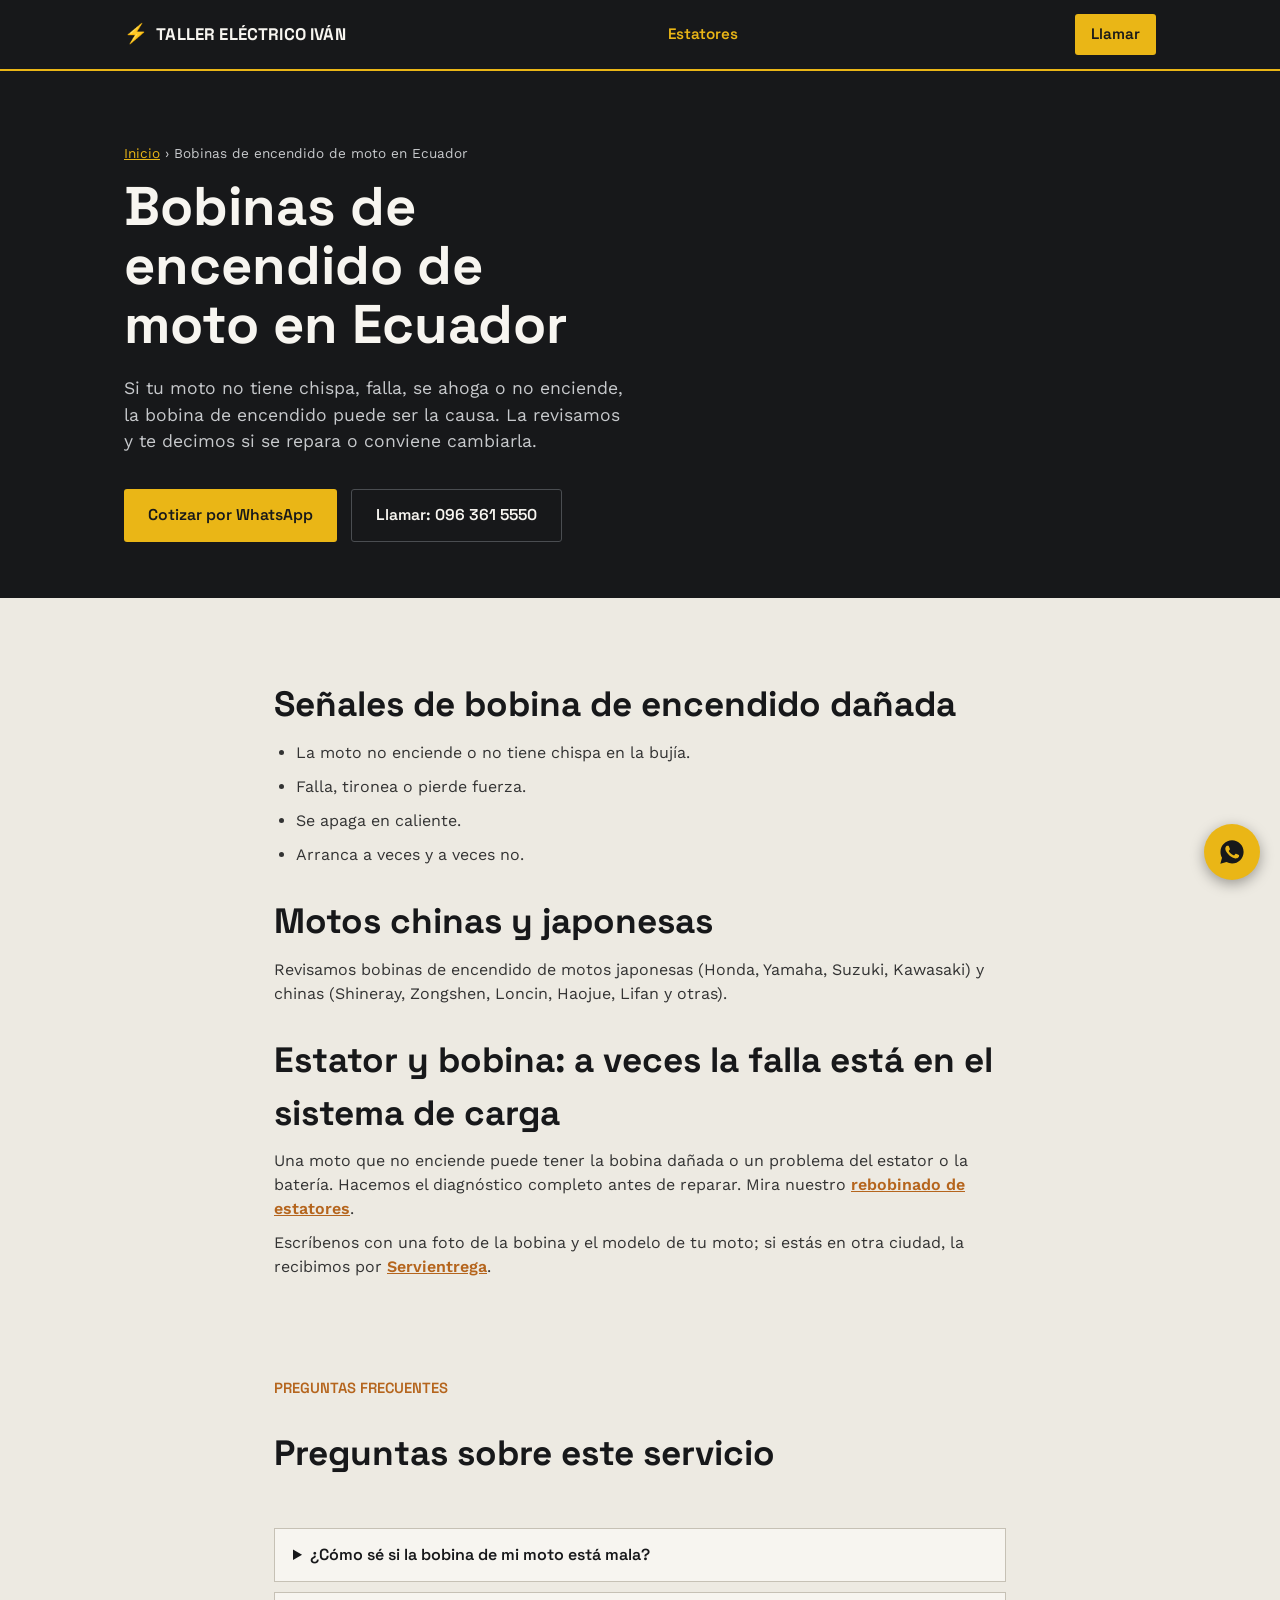
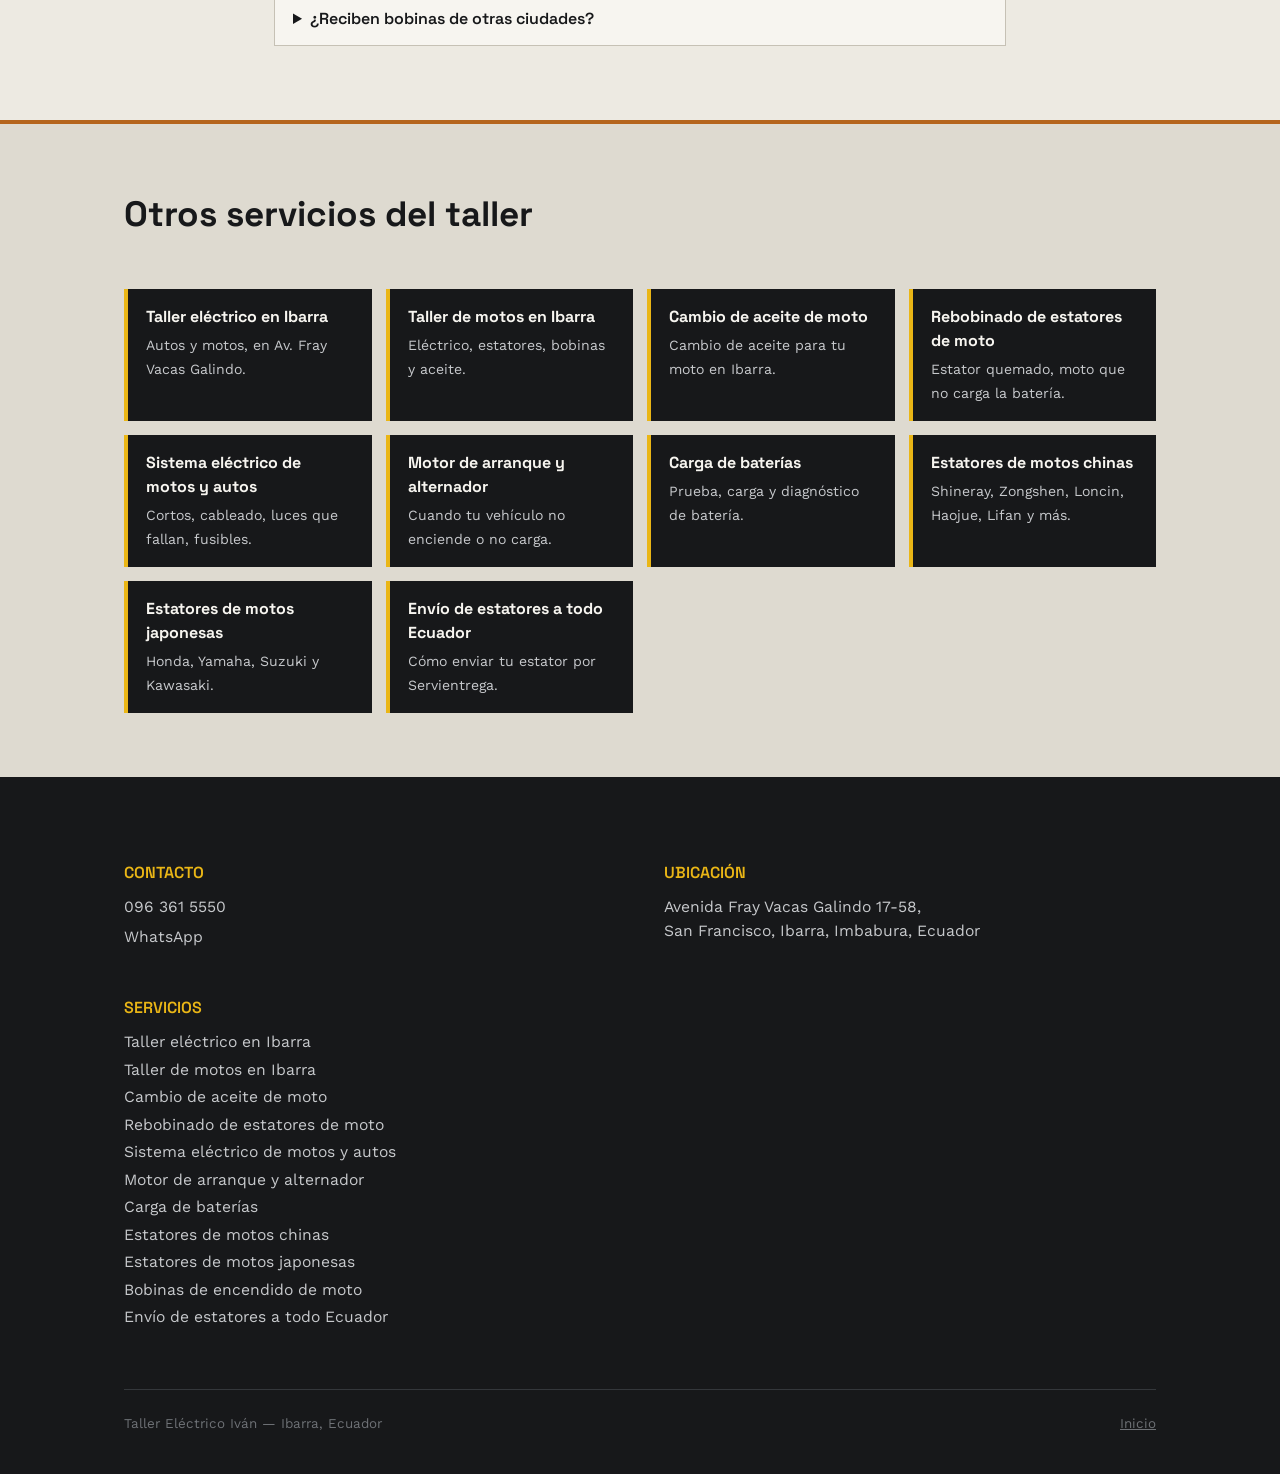
==== bobinas-de-encendido-motos-ecuador.html @ 67269147 "Add files via upload" ====
<!DOCTYPE html>
<html lang="es">
<head>
<meta charset="UTF-8">
<meta name="viewport" content="width=device-width, initial-scale=1, viewport-fit=cover">
<title>Bobinas de Encendido de Moto en Ecuador: Revisión y Reparación | Taller Eléctrico Iván</title>
<meta name="description" content="Revisamos y reparamos bobinas de encendido de motos chinas y japonesas desde Ibarra, con envíos a todo Ecuador. Moto sin chispa o que falla: escríbenos por WhatsApp.">
<meta name="robots" content="index, follow, max-image-preview:large, max-snippet:-1, max-video-preview:-1">
<link rel="canonical" href="https://autocontrolelectricoivan.online/bobinas-de-encendido-motos-ecuador">
<link rel="alternate" hreflang="es-EC" href="https://autocontrolelectricoivan.online/bobinas-de-encendido-motos-ecuador">
<link rel="alternate" hreflang="x-default" href="https://autocontrolelectricoivan.online/bobinas-de-encendido-motos-ecuador">
<meta name="geo.region" content="EC-I">
<meta name="geo.placename" content="Ibarra, Imbabura, Ecuador">
<meta name="theme-color" content="#17181A">
<meta property="og:type" content="website">
<meta property="og:locale" content="es_EC">
<meta property="og:site_name" content="Taller Eléctrico Iván">
<meta property="og:title" content="Bobinas de Encendido de Moto en Ecuador: Revisión y Reparación | Taller Eléctrico Iván">
<meta property="og:description" content="Revisamos y reparamos bobinas de encendido de motos chinas y japonesas desde Ibarra, con envíos a todo Ecuador. Moto sin chispa o que falla: escríbenos por WhatsApp.">
<meta property="og:url" content="https://autocontrolelectricoivan.online/bobinas-de-encendido-motos-ecuador">
<meta property="og:image" content="https://autocontrolelectricoivan.online/images/og-taller-electrico-ivan.jpg">
<meta property="og:image:width" content="1200">
<meta property="og:image:height" content="630">
<meta property="og:image:alt" content="Taller Eléctrico Iván en Ibarra, Ecuador: herramientas y repuestos para motos y autos">
<meta name="twitter:card" content="summary_large_image">
<meta name="twitter:title" content="Bobinas de Encendido de Moto en Ecuador: Revisión y Reparación | Taller Eléctrico Iván">
<meta name="twitter:description" content="Revisamos y reparamos bobinas de encendido de motos chinas y japonesas desde Ibarra, con envíos a todo Ecuador. Moto sin chispa o que falla: escríbenos por WhatsApp.">
<meta name="twitter:image" content="https://autocontrolelectricoivan.online/images/og-taller-electrico-ivan.jpg">
<link rel="icon" href="data:image/svg+xml,<svg xmlns=%22http://www.w3.org/2000/svg%22 viewBox=%220 0 100 100%22><text y=%22.9em%22 font-size=%2290%22>⚡</text></svg>">
<link rel="preconnect" href="https://fonts.googleapis.com">
<link rel="preconnect" href="https://fonts.gstatic.com" crossorigin>
<link href="https://fonts.googleapis.com/css2?family=Space+Grotesk:wght@500;600;700&family=Work+Sans:wght@400;500;600&display=swap" rel="stylesheet">
<link rel="stylesheet" href="style.css">
<script type="application/ld+json">{"@context":"https://schema.org","@type":"BreadcrumbList","itemListElement":[{"@type":"ListItem","position":1,"name":"Inicio","item":"https://autocontrolelectricoivan.online/"},{"@type":"ListItem","position":2,"name":"Bobinas de encendido de moto en Ecuador","item":"https://autocontrolelectricoivan.online/bobinas-de-encendido-motos-ecuador"}]}</script>
<script type="application/ld+json">{"@context":"https://schema.org","@type":"FAQPage","mainEntity":[{"@type":"Question","name":"¿Cómo sé si la bobina de mi moto está mala?","acceptedAnswer":{"@type":"Answer","text":"El síntoma típico es que no hay chispa o la moto falla. Se confirma con una prueba en el taller, porque a veces la causa es el estator, la batería o la bujía."}},{"@type":"Question","name":"¿Reciben bobinas de otras ciudades?","acceptedAnswer":{"@type":"Answer","text":"Sí, por Servientrega con retiro en agencia."}}]}</script>
<script type="application/ld+json">{"@context":"https://schema.org","@type":"Service","name":"Bobinas de encendido de moto en Ecuador","serviceType":"Bobinas de encendido de moto en Ecuador","provider":{"@id":"https://autocontrolelectricoivan.online/#negocio"},"areaServed":{"@type":"Country","name":"Ecuador"},"url":"https://autocontrolelectricoivan.online/bobinas-de-encendido-motos-ecuador","description":"Revisamos y reparamos bobinas de encendido de motos chinas y japonesas desde Ibarra, con envíos a todo Ecuador. Moto sin chispa o que falla: escríbenos por WhatsApp."}</script>
</head>
<body>
<header class="nav"><div class="nav-inner">
  <a class="brand" href="/" style="text-decoration:none"><span class="bolt">⚡</span> TALLER ELÉCTRICO IVÁN</a>
  <a class="nav-link nav-env" href="/#estatores">Estatores</a>
  <a class="nav-call" href="tel:+593963615550">Llamar</a>
</div></header>
<section class="hero pegboard page-hero"><div class="wrap hero-inner">
  <nav class="crumbs" aria-label="Migas de pan"><a href="/">Inicio</a> › <span>Bobinas de encendido de moto en Ecuador</span></nav>
  <h1 class="hero-title">Bobinas de encendido de moto en Ecuador</h1>
  <p class="hero-sub">Si tu moto no tiene chispa, falla, se ahoga o no enciende, la bobina de encendido puede ser la causa. La revisamos y te decimos si se repara o conviene cambiarla.</p>
  <div class="hero-ctas">
    <a class="btn btn-primary" href="https://wa.me/593963615550?text=Hola%2C%20vengo%20de%20la%20p%C3%A1gina%20web%20y%20quiero%20que%20revisen%20la%20bobina%20de%20encendido%20de%20mi%20moto" target="_blank" rel="noopener">Cotizar por WhatsApp</a>
    <a class="btn btn-outline" href="tel:+593963615550">Llamar: 096 361 5550</a>
  </div>
</div></section>
<main>
<section class="services page-body"><div class="wrap article">
<h2>Señales de bobina de encendido dañada</h2>
<ul><li>La moto no enciende o no tiene chispa en la bujía.</li><li>Falla, tironea o pierde fuerza.</li><li>Se apaga en caliente.</li><li>Arranca a veces y a veces no.</li></ul>
<h2>Motos chinas y japonesas</h2>
<p>Revisamos bobinas de encendido de motos japonesas (Honda, Yamaha, Suzuki, Kawasaki) y chinas (Shineray, Zongshen, Loncin, Haojue, Lifan y otras).</p>
<h2>Estator y bobina: a veces la falla está en el sistema de carga</h2>
<p>Una moto que no enciende puede tener la bobina dañada o un problema del estator o la batería. Hacemos el diagnóstico completo antes de reparar. Mira nuestro <a href="/rebobinado-de-estatores-motos-ecuador">rebobinado de estatores</a>.</p>
<p>Escríbenos con una foto de la bobina y el modelo de tu moto; si estás en otra ciudad, la recibimos por <a href="/envio-de-estatores-a-todo-ecuador">Servientrega</a>.</p>
</div></section>
<section class="faq"><div class="wrap article"><div class="section-head"><div class="section-tag">PREGUNTAS FRECUENTES</div><h2>Preguntas sobre este servicio</h2></div><details class="faq-item"><summary>¿Cómo sé si la bobina de mi moto está mala?</summary><p>El síntoma típico es que no hay chispa o la moto falla. Se confirma con una prueba en el taller, porque a veces la causa es el estator, la batería o la bujía.</p></details><details class="faq-item"><summary>¿Reciben bobinas de otras ciudades?</summary><p>Sí, por Servientrega con retiro en agencia.</p></details></div></section>
<section class="cobertura"><div class="wrap"><div class="section-head"><h2>Otros servicios del taller</h2></div><div class="svc-links"><a class="svc-link" href="/taller-electrico-en-ibarra"><strong>Taller eléctrico en Ibarra</strong><span>Autos y motos, en Av. Fray Vacas Galindo.</span></a><a class="svc-link" href="/taller-de-motos-ibarra"><strong>Taller de motos en Ibarra</strong><span>Eléctrico, estatores, bobinas y aceite.</span></a><a class="svc-link" href="/cambio-de-aceite-motos-ibarra"><strong>Cambio de aceite de moto</strong><span>Cambio de aceite para tu moto en Ibarra.</span></a><a class="svc-link" href="/rebobinado-de-estatores-motos-ecuador"><strong>Rebobinado de estatores de moto</strong><span>Estator quemado, moto que no carga la batería.</span></a><a class="svc-link" href="/reparacion-sistema-electrico-motos-autos-ibarra"><strong>Sistema eléctrico de motos y autos</strong><span>Cortos, cableado, luces que fallan, fusibles.</span></a><a class="svc-link" href="/motor-de-arranque-alternador-reparacion-ibarra"><strong>Motor de arranque y alternador</strong><span>Cuando tu vehículo no enciende o no carga.</span></a><a class="svc-link" href="/carga-de-baterias-motos-autos-ibarra"><strong>Carga de baterías</strong><span>Prueba, carga y diagnóstico de batería.</span></a><a class="svc-link" href="/estatores-motos-chinas-ecuador"><strong>Estatores de motos chinas</strong><span>Shineray, Zongshen, Loncin, Haojue, Lifan y más.</span></a><a class="svc-link" href="/estatores-motos-japonesas-honda-yamaha-suzuki"><strong>Estatores de motos japonesas</strong><span>Honda, Yamaha, Suzuki y Kawasaki.</span></a><a class="svc-link" href="/envio-de-estatores-a-todo-ecuador"><strong>Envío de estatores a todo Ecuador</strong><span>Cómo enviar tu estator por Servientrega.</span></a></div></div></section>
</main>
<footer class="contact pegboard">
  <div class="wrap">
    <div class="contact-grid">
      <div class="contact-block"><h3>CONTACTO</h3><p><a href="tel:+593963615550">096 361 5550</a></p><p style="margin-top:6px"><a href="https://wa.me/593963615550" target="_blank" rel="noopener">WhatsApp</a></p></div>
      <div class="contact-block"><h3>UBICACIÓN</h3><address style="font-style:normal"><p>Avenida Fray Vacas Galindo 17-58,<br>San Francisco, Ibarra, Imbabura, Ecuador</p></address></div>
      <div class="contact-block"><h3>SERVICIOS</h3><p style="margin-top:4px"><a href="/taller-electrico-en-ibarra">Taller eléctrico en Ibarra</a></p><p style="margin-top:4px"><a href="/taller-de-motos-ibarra">Taller de motos en Ibarra</a></p><p style="margin-top:4px"><a href="/cambio-de-aceite-motos-ibarra">Cambio de aceite de moto</a></p><p style="margin-top:4px"><a href="/rebobinado-de-estatores-motos-ecuador">Rebobinado de estatores de moto</a></p><p style="margin-top:4px"><a href="/reparacion-sistema-electrico-motos-autos-ibarra">Sistema eléctrico de motos y autos</a></p><p style="margin-top:4px"><a href="/motor-de-arranque-alternador-reparacion-ibarra">Motor de arranque y alternador</a></p><p style="margin-top:4px"><a href="/carga-de-baterias-motos-autos-ibarra">Carga de baterías</a></p><p style="margin-top:4px"><a href="/estatores-motos-chinas-ecuador">Estatores de motos chinas</a></p><p style="margin-top:4px"><a href="/estatores-motos-japonesas-honda-yamaha-suzuki">Estatores de motos japonesas</a></p><p style="margin-top:4px"><a href="/bobinas-de-encendido-motos-ecuador">Bobinas de encendido de moto</a></p><p style="margin-top:4px"><a href="/envio-de-estatores-a-todo-ecuador">Envío de estatores a todo Ecuador</a></p></div>
    </div>
    <div class="foot-note"><span>Taller Eléctrico Iván — Ibarra, Ecuador</span><span><a href="/">Inicio</a></span></div>
  </div>
</footer>
<a class="float-wa" href="https://wa.me/593963615550?text=Hola%2C%20vengo%20de%20la%20p%C3%A1gina%20web%20y%20quiero%20consultar%20sobre%20un%20servicio" target="_blank" rel="noopener" aria-label="WhatsApp">
  <svg width="28" height="28" viewBox="0 0 24 24" fill="#17181A"><path d="M12.04 2C6.58 2 2.13 6.45 2.13 11.91c0 1.75.46 3.44 1.32 4.94L2 22l5.28-1.39a9.9 9.9 0 0 0 4.76 1.21h.01c5.46 0 9.9-4.45 9.9-9.91C21.95 6.45 17.5 2 12.04 2zm5.8 14.03c-.24.68-1.19 1.25-1.95 1.41-.52.11-1.2.2-3.48-.75-2.92-1.21-4.8-4.17-4.95-4.37-.14-.2-1.18-1.57-1.18-3 0-1.42.75-2.12 1.02-2.41.27-.29.59-.36.79-.36.2 0 .39 0 .56.01.18.01.42-.07.66.5.24.58.81 2 .88 2.15.07.15.12.32.02.52-.1.2-.15.32-.3.5-.15.17-.31.39-.44.52-.15.15-.3.31-.13.6.17.29.76 1.25 1.63 2.02 1.12 1 2.06 1.31 2.35 1.46.29.15.46.12.63-.07.17-.2.72-.84.91-1.13.19-.29.39-.24.65-.15.27.1 1.7.8 1.99.95.29.15.48.22.55.34.07.13.07.71-.17 1.39z"/></svg>
</a>
<script src="script.js"></script>
<script>window.va = window.va || function () { (window.vaq = window.vaq || []).push(arguments); };</script>
<script defer src="/_vercel/insights/script.js"></script>
</body>
</html>
---- style.css ----
:root {
  --charcoal: #17181A;
  --charcoal-2: #202225;
  --concrete: #DEDAD0;
  --concrete-2: #EDEAE2;
  --copper: #B5651D;
  --copper-light: #D68A45;
  --amber: #EAB616;
  --white: #F7F5F0;
  --steel: #8C9096;
  --ink: #17181A;
  --font-display: "Space Grotesk", "Arial Narrow", sans-serif;
  --font-body: "Work Sans", -apple-system, sans-serif;
  box-sizing: border-box;
  padding-top: env(safe-area-inset-top, 0px);
  padding-bottom: env(safe-area-inset-bottom, 0px);
}
html { scroll-padding-top: env(safe-area-inset-top, 0px); scroll-behavior: smooth; }

* { margin: 0; padding: 0; box-sizing: border-box; }
body {
  overflow-x: hidden;
  background: var(--concrete-2);
  color: var(--ink);
  font-family: var(--font-body);
  line-height: 1.5;
  -webkit-font-smoothing: antialiased;
}
img { max-width: 100%; height: auto; display: block; }
a { color: inherit; }
.wrap { max-width: 1080px; margin: 0 auto; padding: 0 24px; }

/* pegboard texture */
.pegboard {
  background-image: radial-gradient(circle, rgba(255,255,255,0.06) 1.4px, transparent 1.4px);
  background-size: 28px 28px;
}
.pegboard-light {
  background-image: radial-gradient(circle, rgba(23,24,26,0.08) 1.4px, transparent 1.4px);
  background-size: 28px 28px;
}

/* ---------- NAV ---------- */
header.nav {
  position: sticky; top: 0; z-index: 50;
  background: var(--charcoal);
  padding-top: env(safe-area-inset-top, 0px);
  border-bottom: 2px solid var(--amber);
}
.nav-inner {
  display: flex; align-items: center; justify-content: space-between;
  padding: 14px 24px;
  max-width: 1080px; margin: 0 auto;
}
.brand {
  font-family: var(--font-display);
  font-weight: 700;
  color: var(--white);
  font-size: 1.05rem;
  letter-spacing: 0.01em;
  display: flex; align-items: center; gap: 8px;
}
.brand .bolt { color: var(--amber); font-size: 1.2rem; }
.nav-call {
  font-family: var(--font-display);
  font-weight: 600;
  font-size: 0.95rem;
  color: var(--charcoal);
  background: var(--amber);
  padding: 9px 16px;
  border-radius: 3px;
  text-decoration: none;
  white-space: nowrap;
}

/* ---------- HERO ---------- */
.hero {
  background: var(--charcoal);
  color: var(--white);
  position: relative;
  overflow: hidden;
  padding: 72px 0 88px;
}
.hero-inner { position: relative; z-index: 2; }
.eyebrow {
  font-family: var(--font-display);
  color: var(--amber);
  font-size: 0.95rem;
  font-weight: 600;
  margin-bottom: 18px;
}
h1.hero-title {
  font-family: var(--font-display);
  font-weight: 700;
  font-size: clamp(2.1rem, 5.2vw, 3.4rem);
  line-height: 1.08;
  max-width: 14ch;
  color: var(--white);
}
.hero-sub {
  margin-top: 22px;
  font-size: 1.1rem;
  color: #C7C9CC;
  max-width: 46ch;
}
.hero-ctas { margin-top: 34px; display: flex; gap: 14px; flex-wrap: wrap; }
.btn {
  font-family: var(--font-display);
  font-weight: 600;
  font-size: 0.98rem;
  padding: 14px 24px;
  border-radius: 3px;
  text-decoration: none;
  display: inline-flex;
  align-items: center;
  gap: 8px;
  transition: transform 0.15s ease;
}
.btn:active { transform: scale(0.97); }
.btn-primary { background: var(--amber); color: var(--charcoal); }
.btn-outline { border: 1.5px solid #4A4D51; color: var(--white); }

.wire-svg {
  position: absolute;
  right: -60px;
  top: 0;
  height: 100%;
  width: 60%;
  opacity: 0.9;
  z-index: 1;
  pointer-events: none;
}
.wire-path {
  stroke-dasharray: 900;
  stroke-dashoffset: 900;
  animation: draw 2.2s ease forwards 0.3s;
}
@media (prefers-reduced-motion: reduce) {
  .wire-path { animation: none; stroke-dashoffset: 0; }
}
@keyframes draw { to { stroke-dashoffset: 0; } }

/* ---------- SERVICES ---------- */
section.services { padding: 84px 0; background: var(--concrete-2); }
.section-head { max-width: 52ch; margin-bottom: 48px; }
.section-tag {
  font-family: var(--font-display);
  color: var(--copper);
  font-weight: 600;
  font-size: 0.92rem;
  margin-bottom: 10px;
}
h2 {
  font-family: var(--font-display);
  font-weight: 700;
  font-size: clamp(1.6rem, 3.4vw, 2.2rem);
  color: var(--ink);
}
.services-grid {
  display: grid;
  grid-template-columns: repeat(3, 1fr);
  gap: 1px;
  background: #C6C1B5;
  border: 1px solid #C6C1B5;
}
.service-card {
  background: var(--concrete-2);
  padding: 30px 24px;
  display: flex;
  flex-direction: column;
  gap: 14px;
}
.tool-outline {
  width: 46px; height: 46px;
  display: flex; align-items: center; justify-content: center;
}
.tool-outline svg { width: 100%; height: 100%; }
.service-card h3 {
  font-family: var(--font-display);
  font-weight: 600;
  font-size: 1.05rem;
}
.service-card p { font-size: 0.94rem; color: #4B4D50; }
@media (max-width: 720px) {
  .services-grid { grid-template-columns: 1fr 1fr; }
}
@media (max-width: 460px) {
  .services-grid { grid-template-columns: 1fr; }
}

/* ---------- ABOUT ---------- */
section.about {
  background: var(--charcoal);
  color: var(--white);
  padding: 84px 0;
}
.about-grid {
  display: grid;
  grid-template-columns: 1.1fr 0.9fr;
  gap: 56px;
  align-items: center;
}
.about-text p { color: #C7C9CC; margin-top: 18px; font-size: 1.02rem; max-width: 48ch; }
.about-list { margin-top: 26px; display: flex; flex-direction: column; gap: 12px; }
.about-list-item {
  display: flex; gap: 12px; align-items: flex-start;
  font-size: 0.98rem; color: var(--white);
}
.about-list-item .mark { color: var(--amber); font-family: var(--font-display); font-weight: 700; }
.photo-slot {
  background: var(--charcoal-2);
  border: 2px dashed #4A4D51;
  border-radius: 2px;
  aspect-ratio: 16/9;
  overflow: hidden;
  padding: 8px;
  transform: rotate(-1.5deg);
  position: relative;
}
.photo-slot::before {
  content: "";
  position: absolute;
  top: -10px; left: 50%;
  transform: translateX(-50%) rotate(3deg);
  width: 46px; height: 18px;
  background: rgba(234,182,22,0.85);
}
.photo-slot img { width: 100%; height: 100%; object-fit: cover; border-radius: 1px; }
.photo-slot span { color: #6E7176; font-size: 0.88rem; font-family: var(--font-display); }
@media (max-width: 760px) {
  .about-grid { grid-template-columns: 1fr; }
}

/* ---------- GALLERY ---------- */
section.gallery { padding: 84px 0; background: var(--concrete-2); }
.gallery-row {
  display: grid;
  grid-template-columns: repeat(2, 1fr);
  gap: 28px;
  margin-top: 10px;
}
.gallery-slot {
  background: var(--white);
  border: 1px solid #C6C1B5;
  box-shadow: 0 6px 16px rgba(0,0,0,0.12);
  aspect-ratio: 16/9;
  padding: 8px;
  position: relative;
}
.gallery-slot:nth-child(2n) { transform: rotate(1deg); }
.gallery-slot:nth-child(2n+1) { transform: rotate(-1deg); }
.gallery-slot::before {
  content: "";
  position: absolute;
  top: -8px; left: 50%;
  transform: translateX(-50%) rotate(-4deg);
  width: 36px; height: 14px;
  background: rgba(181,101,29,0.7);
}
.gallery-slot img { width: 100%; height: 100%; object-fit: cover; }
.gallery-slot span { font-size: 0.82rem; color: #8B8577; font-family: var(--font-display); }
@media (max-width: 560px) {
  .gallery-row { grid-template-columns: 1fr; }
}

/* ---------- CONTACT ---------- */
footer.contact {
  background: var(--charcoal);
  color: var(--white);
  padding: 84px 0 40px;
}
.contact-grid {
  display: grid;
  grid-template-columns: 1fr 1fr;
  gap: 48px;
}
.contact-block h3 {
  font-family: var(--font-display);
  font-weight: 600;
  font-size: 1rem;
  color: var(--amber);
  margin-bottom: 10px;
}
.contact-block p, .contact-block a { color: #C7C9CC; font-size: 0.98rem; text-decoration: none; }
.contact-block a:hover { color: var(--amber); }
.contact-ctas { margin-top: 30px; display: flex; gap: 14px; flex-wrap: wrap; }
.foot-note {
  margin-top: 60px;
  padding-top: 24px;
  border-top: 1px solid #34373B;
  font-size: 0.84rem;
  color: #6E7176;
  display: flex;
  justify-content: space-between;
  flex-wrap: wrap;
  gap: 8px;
}
@media (max-width: 640px) {
  .contact-grid { grid-template-columns: 1fr; }
}

/* floating whatsapp */
.float-wa {
  position: fixed;
  bottom: calc(20px + env(safe-area-inset-bottom, 0px));
  right: 20px;
  background: #EAB616;
  color: var(--charcoal);
  width: 56px; height: 56px;
  border-radius: 50%;
  display: flex; align-items: center; justify-content: center;
  text-decoration: none;
  box-shadow: 0 4px 14px rgba(0,0,0,0.35);
  z-index: 60;
}

/* ---------- ESTATORES (destacado) ---------- */
.nav-link { margin-left: auto; margin-right: 14px; color: var(--amber); font-family: var(--font-display); font-weight: 600; font-size: 0.95rem; text-decoration: none; }
.hero-stator {
  display: inline-block; margin-top: 26px;
  font-family: var(--font-display); font-weight: 600; font-size: 0.95rem;
  color: var(--amber); text-decoration: none;
  border-bottom: 1.5px solid var(--amber); padding-bottom: 3px;
}
section.estatores { background: var(--concrete-2); padding: 64px 0 72px; border-top: 4px solid var(--copper); }
.est-lead { margin-top: 14px; color: #4B4D50; font-size: 1.02rem; }
.est-steps { display: grid; grid-template-columns: repeat(4, 1fr); gap: 18px; }
.est-step { position: relative; background: var(--white); padding: 8px 8px 0; border: 1px solid #C6C1B5; box-shadow: 0 6px 16px rgba(0,0,0,0.12); }
.est-step img { width: 100%; height: auto; aspect-ratio: 1/1; object-fit: cover; }
.est-step figcaption { font-family: var(--font-display); font-weight: 600; font-size: 0.9rem; padding: 10px 4px 12px; }
.est-num { position: absolute; top: 14px; left: 14px; z-index: 2; width: 30px; height: 30px; border-radius: 50%; background: var(--charcoal); color: var(--amber); font-family: var(--font-display); font-weight: 700; display: flex; align-items: center; justify-content: center; }
.est-final { border: 2px solid var(--amber); }
.est-final .est-num { background: var(--amber); color: var(--charcoal); }
.est-cta { margin-top: 36px; display: flex; align-items: center; gap: 18px; flex-wrap: wrap; }
.est-note { font-size: 0.95rem; color: #4B4D50; max-width: 40ch; }
@media (max-width: 820px) { .est-steps { grid-template-columns: 1fr 1fr; } }
@media (max-width: 380px) { .nav-link { display: none; } }

/* ---------- MÓVIL ---------- */
@media (max-width: 640px) {
  .wrap { padding: 0 18px; }
  .nav-inner { padding: 10px 16px; gap: 10px; }
  .brand { font-size: 0.82rem; gap: 6px; }
  .nav-link { margin-right: 8px; font-size: 0.88rem; }
  .nav-call { padding: 8px 12px; font-size: 0.88rem; }
  .hero { padding: 44px 0 56px; }
  h1.hero-title { max-width: none; }
  .hero-sub { font-size: 1rem; }
  .hero-ctas { flex-direction: column; }
  .hero-ctas .btn, .est-cta .btn, .contact-ctas .btn { width: 100%; justify-content: center; }
  .wire-svg { opacity: 0.25; width: 90%; }
  section.estatores { padding: 44px 0 52px; }
  section.services, section.about, section.gallery { padding: 52px 0; }
  .section-head { margin-bottom: 30px; }
  .est-steps { gap: 12px; }
  .est-step { padding: 6px 6px 0; }
  .est-step figcaption { font-size: 0.8rem; padding: 8px 2px 10px; }
  .est-num { top: 10px; left: 10px; width: 26px; height: 26px; font-size: 0.85rem; }
  .est-cta { flex-direction: column; align-items: stretch; text-align: center; }
  .est-note { max-width: none; }
  .about-grid { gap: 36px; }
  .photo-slot { transform: none; }
  .gallery-row { gap: 18px; }
  .gallery-slot, .gallery-slot:nth-child(n) { transform: none; }
  footer.contact { padding: 52px 0 96px; }
  .contact-grid { gap: 28px; }
}

/* ---------- ENVÍOS ---------- */
section.envios { background: var(--charcoal); padding: 64px 0 72px; }
section.envios .section-tag { color: var(--amber); }
section.envios h2 { color: var(--white); }
section.envios .est-lead { color: #C7C9CC; }
.env-grid { display: grid; grid-template-columns: 1fr 1.1fr; gap: 40px; align-items: start; }
.env-steps { list-style: none; counter-reset: paso; display: grid; gap: 16px; }
.env-steps li { counter-increment: paso; position: relative; padding-left: 52px; color: #C7C9CC; line-height: 1.5; }
.env-steps li strong { color: var(--white); }
.env-steps li::before { content: counter(paso); position: absolute; left: 0; top: -2px; width: 36px; height: 36px; border-radius: 50%; background: var(--amber); color: var(--charcoal); font-family: var(--font-display); font-weight: 700; display: flex; align-items: center; justify-content: center; }
.env-card { background: var(--white); border-left: 6px solid var(--amber); padding: 24px; box-shadow: 0 8px 22px rgba(0,0,0,0.35); }
.env-card h3 { font-family: var(--font-display); font-size: 1.1rem; margin-bottom: 16px; }
.env-card dl { display: grid; grid-template-columns: 130px 1fr; gap: 10px 14px; }
.env-card dt { font-family: var(--font-display); font-weight: 600; font-size: 0.85rem; color: #6B6D70; text-transform: uppercase; letter-spacing: 0.03em; }
.env-card dd { margin: 0; font-weight: 500; overflow-wrap: anywhere; }
.env-card a { color: var(--ink); }
.env-actions { margin-top: 22px; display: flex; gap: 12px; flex-wrap: wrap; }
.btn-outline-dark { background: transparent; color: var(--ink); border: 2px solid var(--ink); cursor: pointer; font: inherit; font-family: var(--font-display); font-weight: 600; padding: 12px 20px; border-radius: 2px; }
@media (max-width: 820px) { .env-grid { grid-template-columns: 1fr; gap: 30px; } }
@media (max-width: 640px) {
  section.envios { padding: 44px 0 52px; }
  .nav-env { display: none; }
  .env-card { padding: 18px; }
  .env-card dl { grid-template-columns: 1fr; gap: 2px; }
  .env-card dd { margin-bottom: 10px; }
  .env-actions .btn, .env-actions button { width: 100%; justify-content: center; text-align: center; }
}
.nav-env { margin-left: 0; }

/* ---------- SEO ---------- */
a.brand { color: var(--white); }
section.cobertura { background: var(--concrete); padding: 64px 0; border-top: 4px solid var(--copper); }
.chips { list-style: none; display: flex; flex-wrap: wrap; gap: 8px; margin: 0 0 32px; }
.chips li { background: var(--white); border: 1px solid #C6C1B5; padding: 6px 12px; font-size: 0.88rem; font-family: var(--font-display); }
.svc-links { display: grid; grid-template-columns: repeat(auto-fit, minmax(220px, 1fr)); gap: 14px; }
.svc-link { display: block; text-decoration: none; background: var(--charcoal); color: var(--white); padding: 16px 18px; border-left: 4px solid var(--amber); }
.svc-link strong { display: block; font-family: var(--font-display); margin-bottom: 4px; }
.svc-link span { font-size: 0.88rem; color: #C7C9CC; }
.svc-link:hover { background: var(--charcoal-2); }
section.faq { background: var(--concrete-2); padding: 64px 0; }
.faq-item { background: var(--white); border: 1px solid #C6C1B5; margin-bottom: 10px; padding: 14px 18px; max-width: 760px; }
.faq-item summary { cursor: pointer; font-family: var(--font-display); font-weight: 600; }
.faq-item p { margin-top: 10px; color: #4B4D50; }
.page-hero { padding-bottom: 56px; }
.crumbs { font-size: 0.85rem; color: #C7C9CC; margin-bottom: 14px; }
.crumbs a { color: var(--amber); }
.article { max-width: 780px; }
.article h2 { margin: 28px 0 10px; font-family: var(--font-display); }
.article p, .article li { margin-bottom: 10px; color: #333; }
.article ul, .article ol { padding-left: 22px; margin-bottom: 14px; }
.article a { color: var(--copper); font-weight: 600; }
section.page-body { padding: 52px 0 24px; }
@media (max-width: 760px) { section.cobertura, section.faq { padding: 44px 0; } }
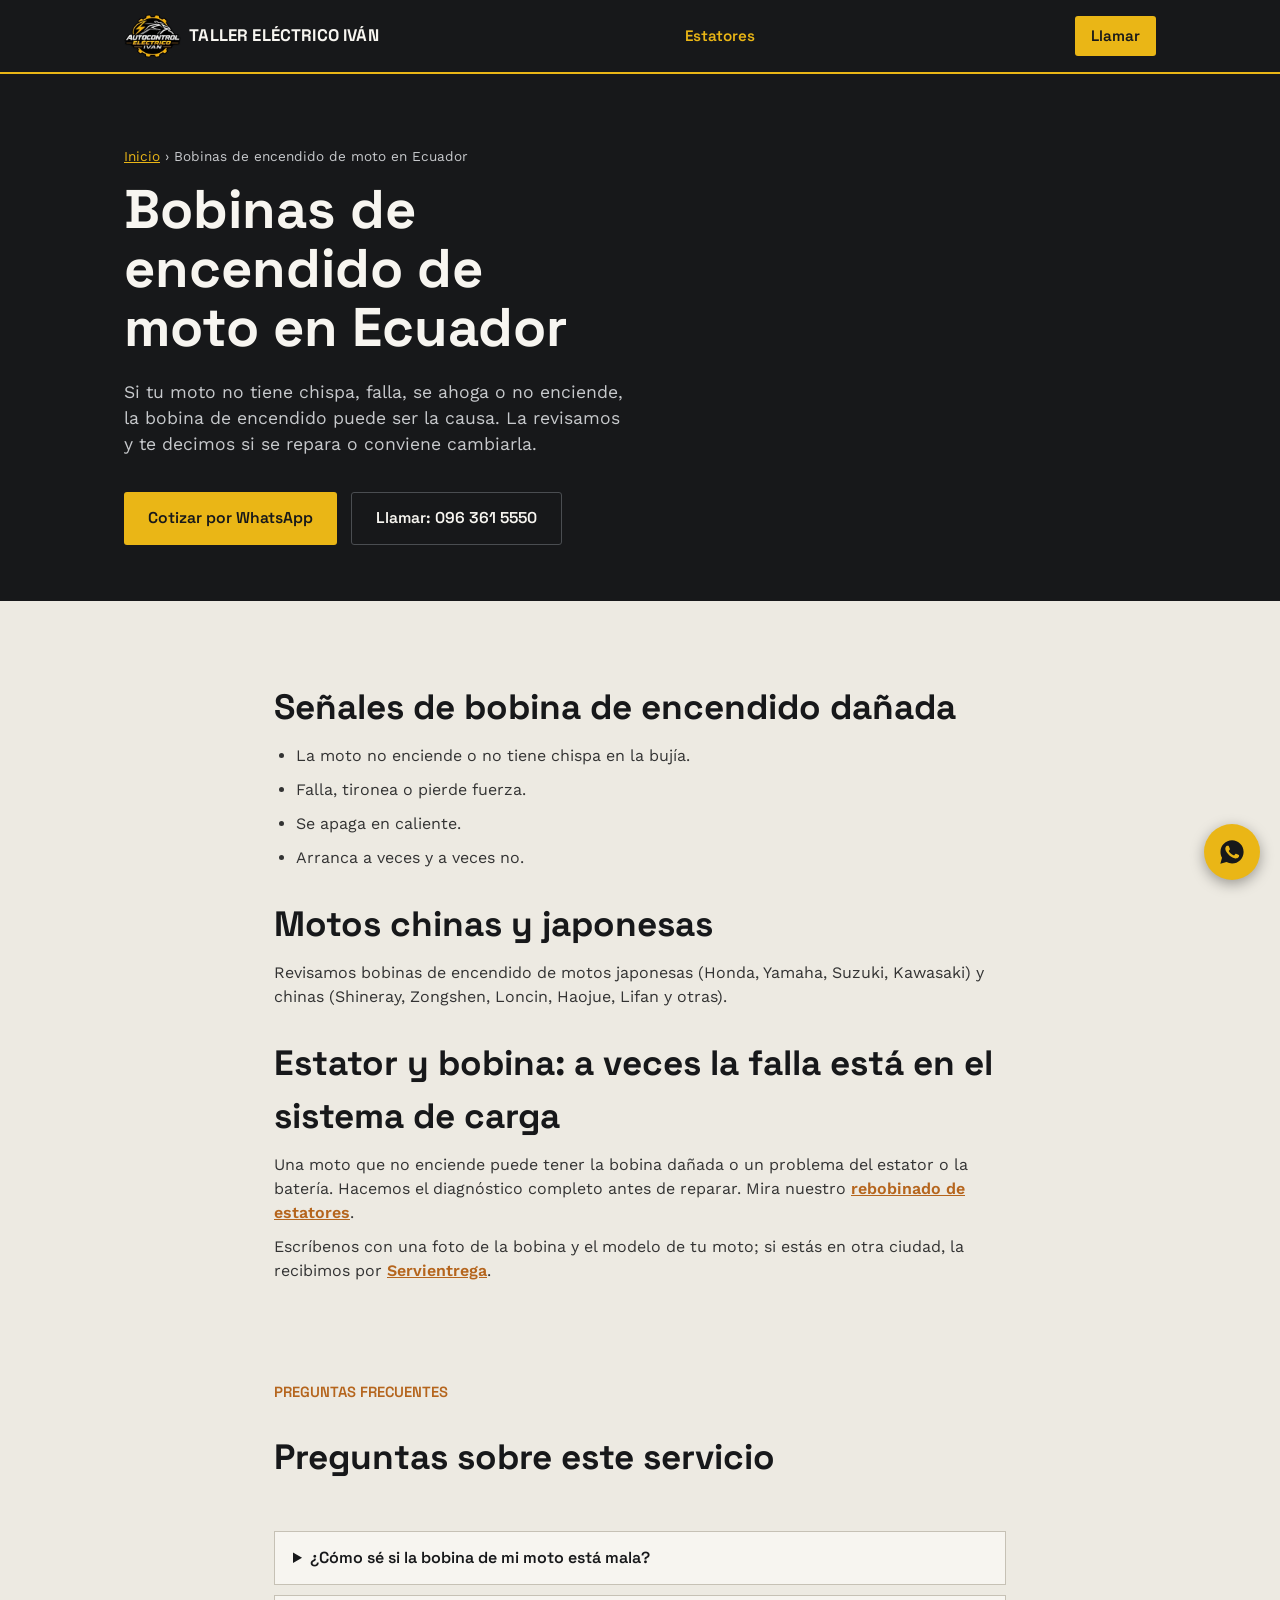
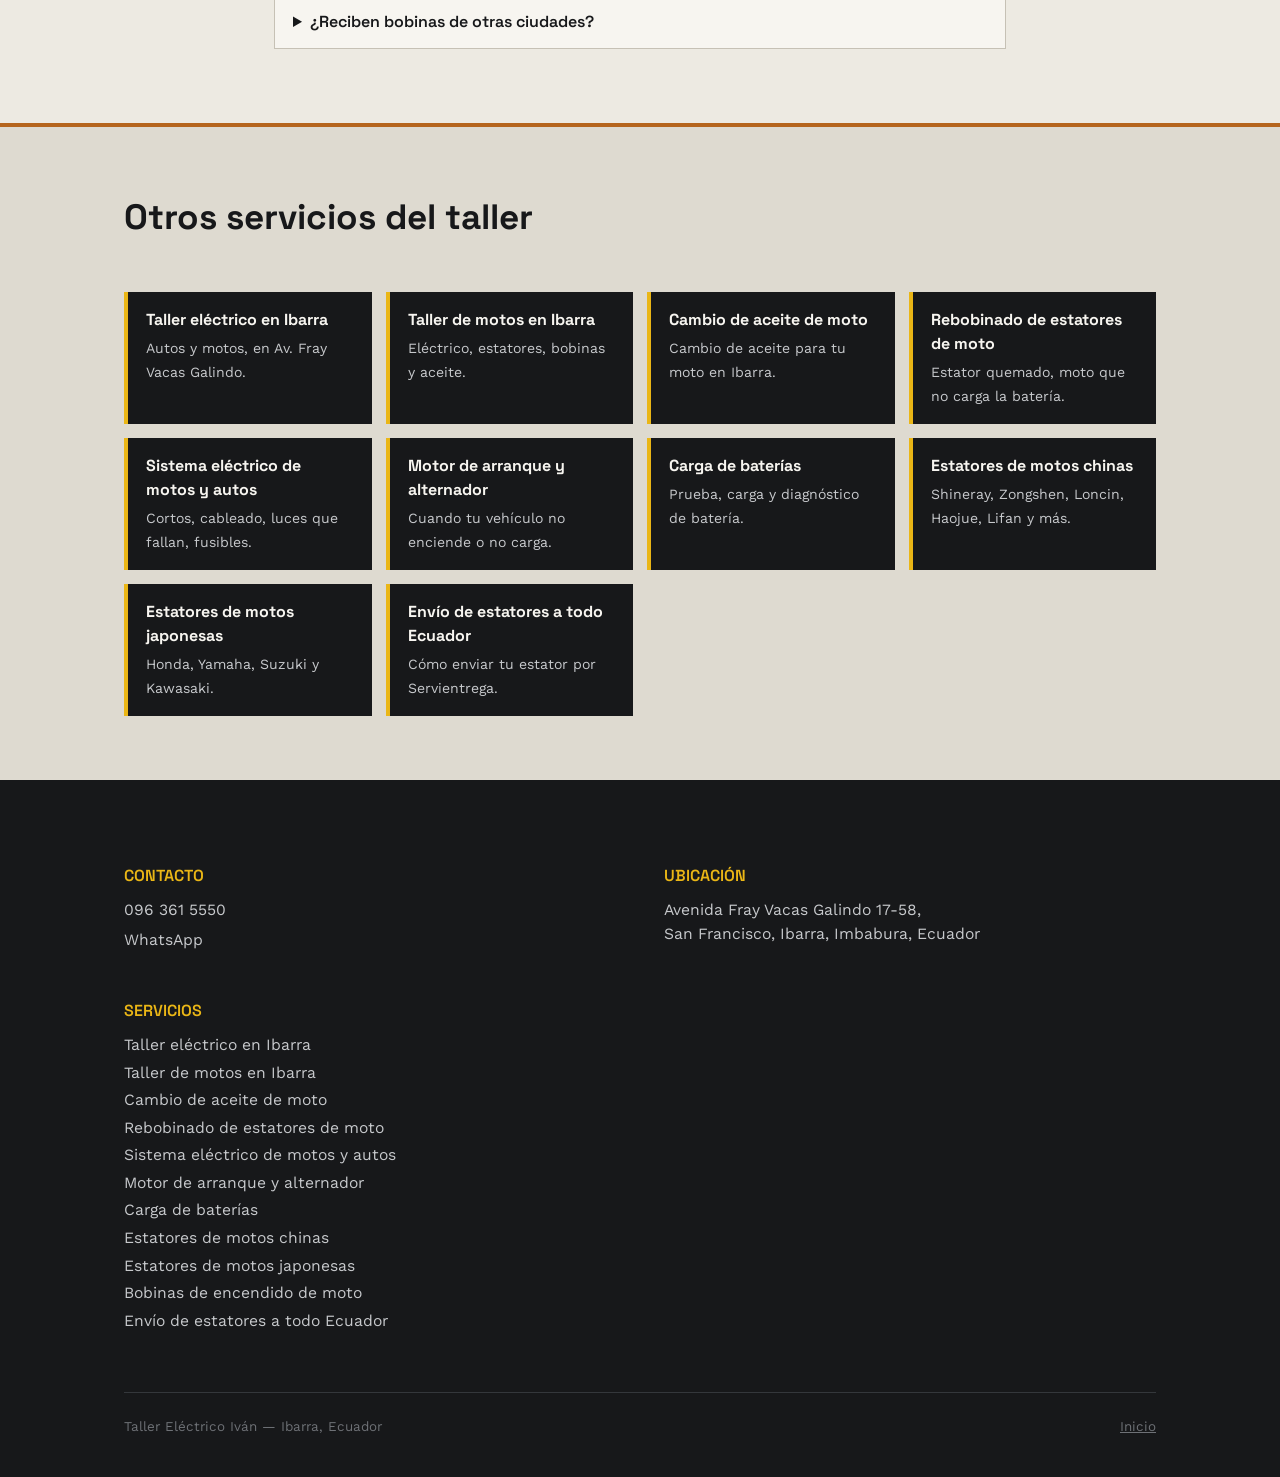
==== commit 697491e5: "Add files via upload" ====
--- a/bobinas-de-encendido-motos-ecuador.html
+++ b/bobinas-de-encendido-motos-ecuador.html
@@ -6,9 +6,9 @@
 <title>Bobinas de Encendido de Moto en Ecuador: Revisión y Reparación | Taller Eléctrico Iván</title>
 <meta name="description" content="Revisamos y reparamos bobinas de encendido de motos chinas y japonesas desde Ibarra, con envíos a todo Ecuador. Moto sin chispa o que falla: escríbenos por WhatsApp.">
 <meta name="robots" content="index, follow, max-image-preview:large, max-snippet:-1, max-video-preview:-1">
-<link rel="canonical" href="https://autocontrolelectricoivan.online/bobinas-de-encendido-motos-ecuador">
-<link rel="alternate" hreflang="es-EC" href="https://autocontrolelectricoivan.online/bobinas-de-encendido-motos-ecuador">
-<link rel="alternate" hreflang="x-default" href="https://autocontrolelectricoivan.online/bobinas-de-encendido-motos-ecuador">
+<link rel="canonical" href="https://www.autocontrolelectricoivan.online/bobinas-de-encendido-motos-ecuador">
+<link rel="alternate" hreflang="es-EC" href="https://www.autocontrolelectricoivan.online/bobinas-de-encendido-motos-ecuador">
+<link rel="alternate" hreflang="x-default" href="https://www.autocontrolelectricoivan.online/bobinas-de-encendido-motos-ecuador">
 <meta name="geo.region" content="EC-I">
 <meta name="geo.placename" content="Ibarra, Imbabura, Ecuador">
 <meta name="theme-color" content="#17181A">
@@ -17,27 +17,29 @@
 <meta property="og:site_name" content="Taller Eléctrico Iván">
 <meta property="og:title" content="Bobinas de Encendido de Moto en Ecuador: Revisión y Reparación | Taller Eléctrico Iván">
 <meta property="og:description" content="Revisamos y reparamos bobinas de encendido de motos chinas y japonesas desde Ibarra, con envíos a todo Ecuador. Moto sin chispa o que falla: escríbenos por WhatsApp.">
-<meta property="og:url" content="https://autocontrolelectricoivan.online/bobinas-de-encendido-motos-ecuador">
-<meta property="og:image" content="https://autocontrolelectricoivan.online/images/og-taller-electrico-ivan.jpg">
+<meta property="og:url" content="https://www.autocontrolelectricoivan.online/bobinas-de-encendido-motos-ecuador">
+<meta property="og:image" content="https://www.autocontrolelectricoivan.online/images/og-taller-electrico-ivan.jpg">
 <meta property="og:image:width" content="1200">
 <meta property="og:image:height" content="630">
 <meta property="og:image:alt" content="Taller Eléctrico Iván en Ibarra, Ecuador: herramientas y repuestos para motos y autos">
 <meta name="twitter:card" content="summary_large_image">
 <meta name="twitter:title" content="Bobinas de Encendido de Moto en Ecuador: Revisión y Reparación | Taller Eléctrico Iván">
 <meta name="twitter:description" content="Revisamos y reparamos bobinas de encendido de motos chinas y japonesas desde Ibarra, con envíos a todo Ecuador. Moto sin chispa o que falla: escríbenos por WhatsApp.">
-<meta name="twitter:image" content="https://autocontrolelectricoivan.online/images/og-taller-electrico-ivan.jpg">
-<link rel="icon" href="data:image/svg+xml,<svg xmlns=%22http://www.w3.org/2000/svg%22 viewBox=%220 0 100 100%22><text y=%22.9em%22 font-size=%2290%22>⚡</text></svg>">
+<meta name="twitter:image" content="https://www.autocontrolelectricoivan.online/images/og-taller-electrico-ivan.jpg">
+<link rel="icon" href="/favicon.ico" sizes="any">
+<link rel="icon" type="image/png" sizes="48x48" href="/favicon-48x48.png">
+<link rel="apple-touch-icon" href="/apple-touch-icon.png">
 <link rel="preconnect" href="https://fonts.googleapis.com">
 <link rel="preconnect" href="https://fonts.gstatic.com" crossorigin>
 <link href="https://fonts.googleapis.com/css2?family=Space+Grotesk:wght@500;600;700&family=Work+Sans:wght@400;500;600&display=swap" rel="stylesheet">
 <link rel="stylesheet" href="style.css">
-<script type="application/ld+json">{"@context":"https://schema.org","@type":"BreadcrumbList","itemListElement":[{"@type":"ListItem","position":1,"name":"Inicio","item":"https://autocontrolelectricoivan.online/"},{"@type":"ListItem","position":2,"name":"Bobinas de encendido de moto en Ecuador","item":"https://autocontrolelectricoivan.online/bobinas-de-encendido-motos-ecuador"}]}</script>
+<script type="application/ld+json">{"@context":"https://schema.org","@type":"BreadcrumbList","itemListElement":[{"@type":"ListItem","position":1,"name":"Inicio","item":"https://www.autocontrolelectricoivan.online/"},{"@type":"ListItem","position":2,"name":"Bobinas de encendido de moto en Ecuador","item":"https://www.autocontrolelectricoivan.online/bobinas-de-encendido-motos-ecuador"}]}</script>
 <script type="application/ld+json">{"@context":"https://schema.org","@type":"FAQPage","mainEntity":[{"@type":"Question","name":"¿Cómo sé si la bobina de mi moto está mala?","acceptedAnswer":{"@type":"Answer","text":"El síntoma típico es que no hay chispa o la moto falla. Se confirma con una prueba en el taller, porque a veces la causa es el estator, la batería o la bujía."}},{"@type":"Question","name":"¿Reciben bobinas de otras ciudades?","acceptedAnswer":{"@type":"Answer","text":"Sí, por Servientrega con retiro en agencia."}}]}</script>
-<script type="application/ld+json">{"@context":"https://schema.org","@type":"Service","name":"Bobinas de encendido de moto en Ecuador","serviceType":"Bobinas de encendido de moto en Ecuador","provider":{"@id":"https://autocontrolelectricoivan.online/#negocio"},"areaServed":{"@type":"Country","name":"Ecuador"},"url":"https://autocontrolelectricoivan.online/bobinas-de-encendido-motos-ecuador","description":"Revisamos y reparamos bobinas de encendido de motos chinas y japonesas desde Ibarra, con envíos a todo Ecuador. Moto sin chispa o que falla: escríbenos por WhatsApp."}</script>
+<script type="application/ld+json">{"@context":"https://schema.org","@type":"Service","name":"Bobinas de encendido de moto en Ecuador","serviceType":"Bobinas de encendido de moto en Ecuador","provider":{"@id":"https://www.autocontrolelectricoivan.online/#negocio"},"areaServed":{"@type":"Country","name":"Ecuador"},"url":"https://www.autocontrolelectricoivan.online/bobinas-de-encendido-motos-ecuador","description":"Revisamos y reparamos bobinas de encendido de motos chinas y japonesas desde Ibarra, con envíos a todo Ecuador. Moto sin chispa o que falla: escríbenos por WhatsApp."}</script>
 </head>
 <body>
 <header class="nav"><div class="nav-inner">
-  <a class="brand" href="/" style="text-decoration:none"><span class="bolt">⚡</span> TALLER ELÉCTRICO IVÁN</a>
+  <a class="brand" href="/" style="text-decoration:none"><picture><source srcset="images/logo-autocontrol-electrico-ivan-ibarra-header.webp" type="image/webp"><img src="images/logo-autocontrol-electrico-ivan-ibarra-header.png" alt="Logo de Autocontrol Eléctrico Iván, taller eléctrico de motos y autos en Ibarra" width="156" height="120"></picture><span class="brand-text">TALLER ELÉCTRICO IVÁN</span></a>
   <a class="nav-link nav-env" href="/#estatores">Estatores</a>
   <a class="nav-call" href="tel:+593963615550">Llamar</a>
 </div></header>
--- a/style.css
+++ b/style.css
@@ -61,6 +61,7 @@
   display: flex; align-items: center; gap: 8px;
 }
 .brand .bolt { color: var(--amber); font-size: 1.2rem; }
+.brand img { height: 44px; width: auto; display: block; }
 .nav-call {
   font-family: var(--font-display);
   font-weight: 600;
@@ -341,6 +342,8 @@
   .wrap { padding: 0 18px; }
   .nav-inner { padding: 10px 16px; gap: 10px; }
   .brand { font-size: 0.82rem; gap: 6px; }
+  .brand img { height: 38px; }
+  .brand-text { position: absolute; width: 1px; height: 1px; overflow: hidden; clip: rect(0 0 0 0); white-space: nowrap; }
   .nav-link { margin-right: 8px; font-size: 0.88rem; }
   .nav-call { padding: 8px 12px; font-size: 0.88rem; }
   .hero { padding: 44px 0 56px; }
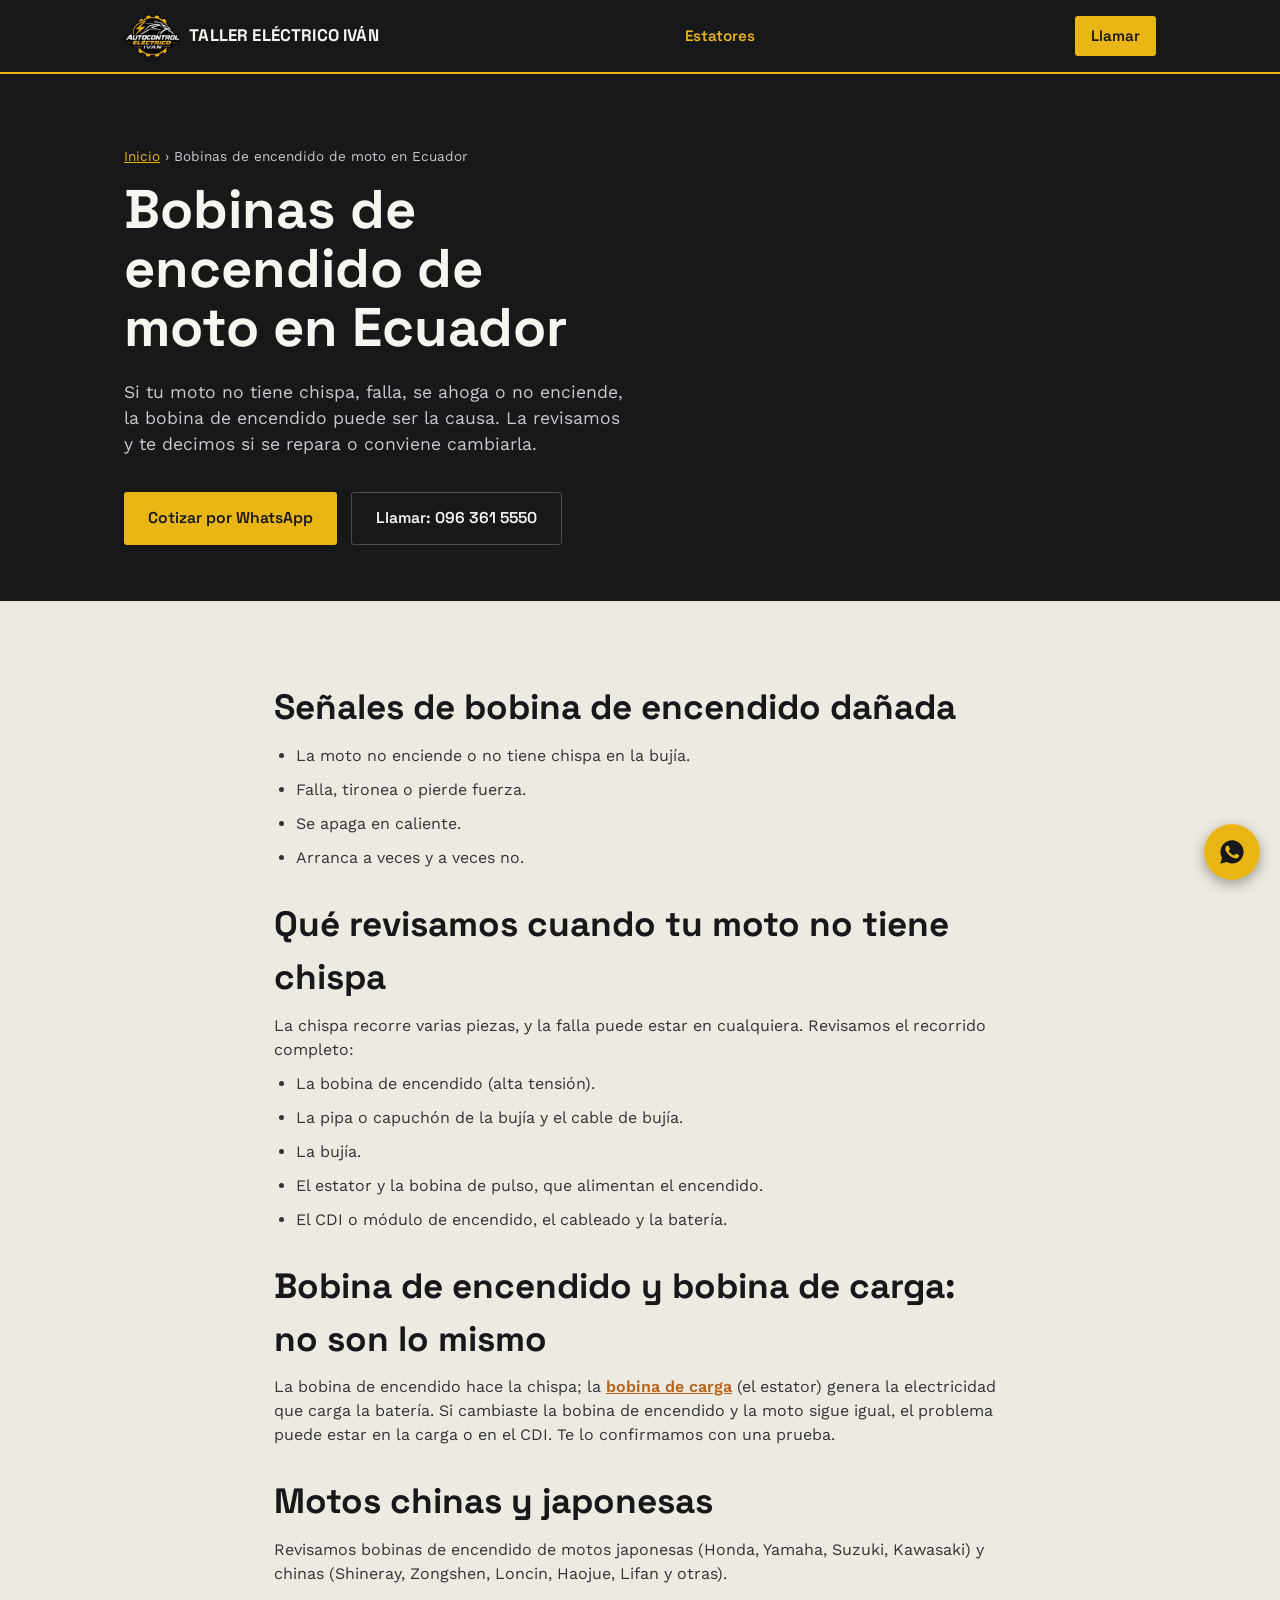
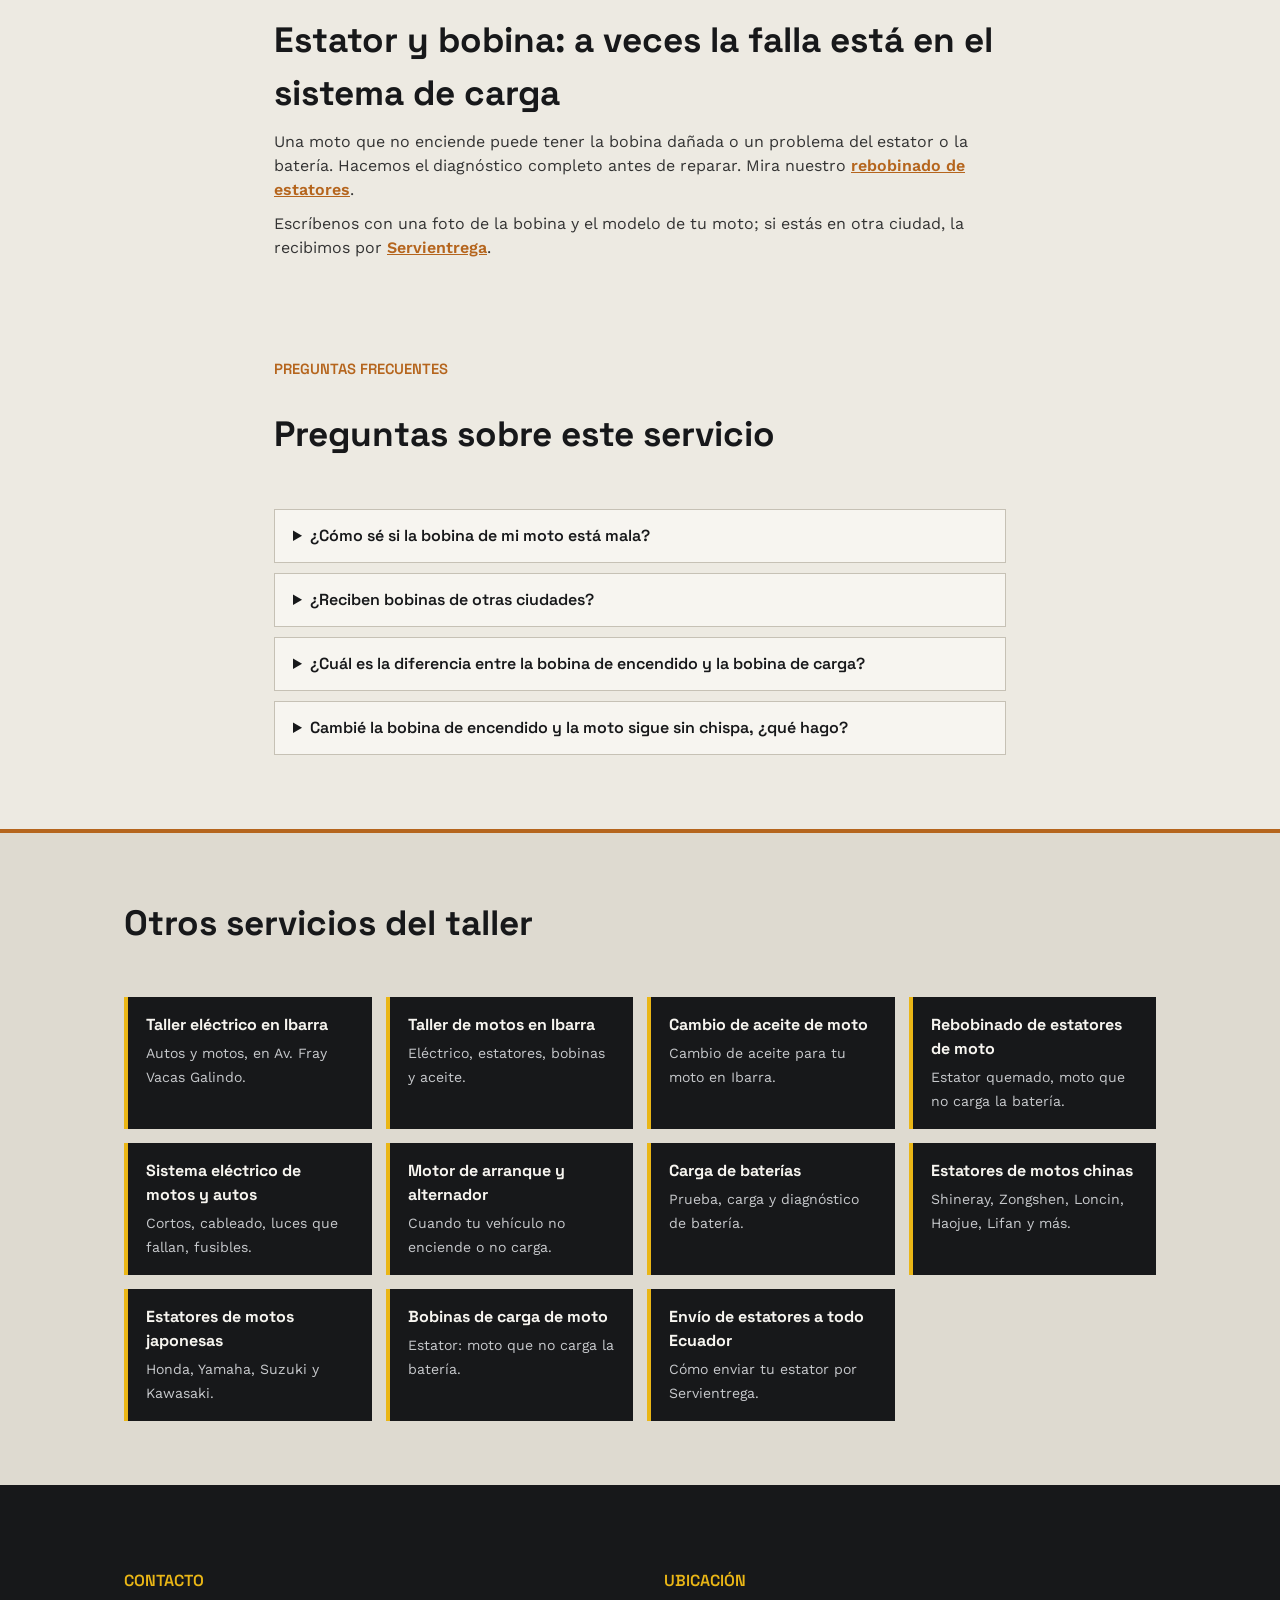
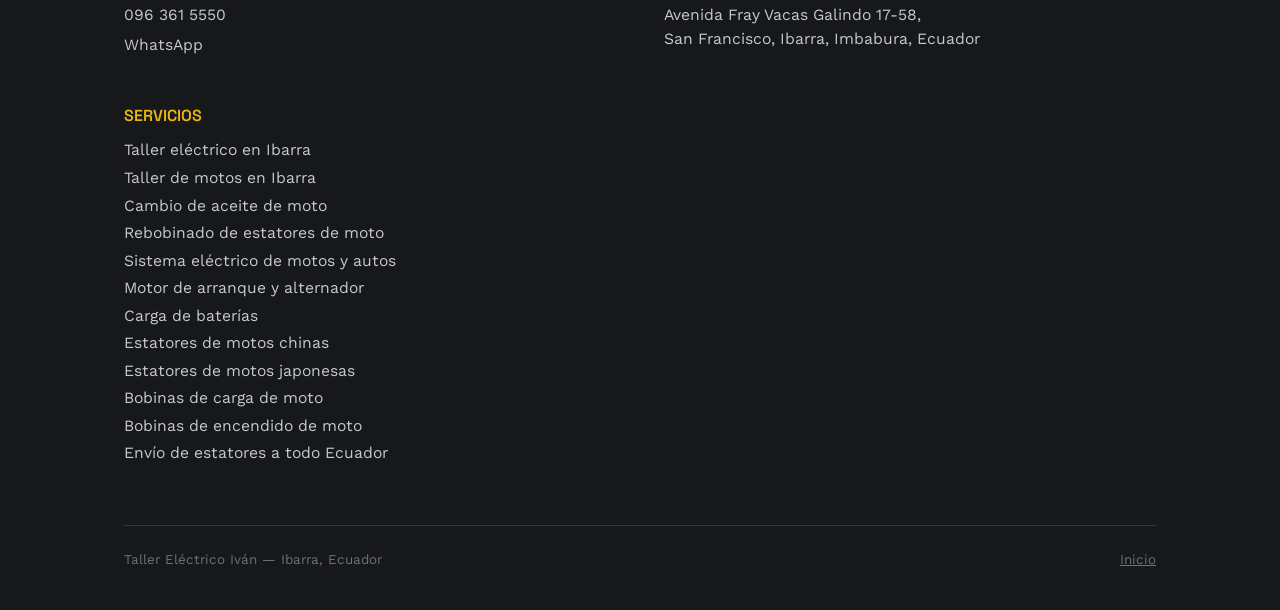
==== commit 21f88ac1: "Add files via upload" ====
--- a/bobinas-de-encendido-motos-ecuador.html
+++ b/bobinas-de-encendido-motos-ecuador.html
@@ -3,7 +3,7 @@
 <head>
 <meta charset="UTF-8">
 <meta name="viewport" content="width=device-width, initial-scale=1, viewport-fit=cover">
-<title>Bobinas de Encendido de Moto en Ecuador: Revisión y Reparación | Taller Eléctrico Iván</title>
+<title>Bobinas de Encendido de Moto: Reparación | Ibarra, Ecuador</title>
 <meta name="description" content="Revisamos y reparamos bobinas de encendido de motos chinas y japonesas desde Ibarra, con envíos a todo Ecuador. Moto sin chispa o que falla: escríbenos por WhatsApp.">
 <meta name="robots" content="index, follow, max-image-preview:large, max-snippet:-1, max-video-preview:-1">
 <link rel="canonical" href="https://www.autocontrolelectricoivan.online/bobinas-de-encendido-motos-ecuador">
@@ -15,7 +15,7 @@
 <meta property="og:type" content="website">
 <meta property="og:locale" content="es_EC">
 <meta property="og:site_name" content="Taller Eléctrico Iván">
-<meta property="og:title" content="Bobinas de Encendido de Moto en Ecuador: Revisión y Reparación | Taller Eléctrico Iván">
+<meta property="og:title" content="Bobinas de Encendido de Moto: Reparación | Ibarra, Ecuador">
 <meta property="og:description" content="Revisamos y reparamos bobinas de encendido de motos chinas y japonesas desde Ibarra, con envíos a todo Ecuador. Moto sin chispa o que falla: escríbenos por WhatsApp.">
 <meta property="og:url" content="https://www.autocontrolelectricoivan.online/bobinas-de-encendido-motos-ecuador">
 <meta property="og:image" content="https://www.autocontrolelectricoivan.online/images/og-taller-electrico-ivan.jpg">
@@ -23,7 +23,7 @@
 <meta property="og:image:height" content="630">
 <meta property="og:image:alt" content="Taller Eléctrico Iván en Ibarra, Ecuador: herramientas y repuestos para motos y autos">
 <meta name="twitter:card" content="summary_large_image">
-<meta name="twitter:title" content="Bobinas de Encendido de Moto en Ecuador: Revisión y Reparación | Taller Eléctrico Iván">
+<meta name="twitter:title" content="Bobinas de Encendido de Moto: Reparación | Ibarra, Ecuador">
 <meta name="twitter:description" content="Revisamos y reparamos bobinas de encendido de motos chinas y japonesas desde Ibarra, con envíos a todo Ecuador. Moto sin chispa o que falla: escríbenos por WhatsApp.">
 <meta name="twitter:image" content="https://www.autocontrolelectricoivan.online/images/og-taller-electrico-ivan.jpg">
 <link rel="icon" href="/favicon.ico" sizes="any">
@@ -34,7 +34,7 @@
 <link href="https://fonts.googleapis.com/css2?family=Space+Grotesk:wght@500;600;700&family=Work+Sans:wght@400;500;600&display=swap" rel="stylesheet">
 <link rel="stylesheet" href="style.css">
 <script type="application/ld+json">{"@context":"https://schema.org","@type":"BreadcrumbList","itemListElement":[{"@type":"ListItem","position":1,"name":"Inicio","item":"https://www.autocontrolelectricoivan.online/"},{"@type":"ListItem","position":2,"name":"Bobinas de encendido de moto en Ecuador","item":"https://www.autocontrolelectricoivan.online/bobinas-de-encendido-motos-ecuador"}]}</script>
-<script type="application/ld+json">{"@context":"https://schema.org","@type":"FAQPage","mainEntity":[{"@type":"Question","name":"¿Cómo sé si la bobina de mi moto está mala?","acceptedAnswer":{"@type":"Answer","text":"El síntoma típico es que no hay chispa o la moto falla. Se confirma con una prueba en el taller, porque a veces la causa es el estator, la batería o la bujía."}},{"@type":"Question","name":"¿Reciben bobinas de otras ciudades?","acceptedAnswer":{"@type":"Answer","text":"Sí, por Servientrega con retiro en agencia."}}]}</script>
+<script type="application/ld+json">{"@context":"https://schema.org","@type":"FAQPage","mainEntity":[{"@type":"Question","name":"¿Cómo sé si la bobina de mi moto está mala?","acceptedAnswer":{"@type":"Answer","text":"El síntoma típico es que no hay chispa o la moto falla. Se confirma con una prueba en el taller, porque a veces la causa es el estator, la batería o la bujía."}},{"@type":"Question","name":"¿Reciben bobinas de otras ciudades?","acceptedAnswer":{"@type":"Answer","text":"Sí, por Servientrega con retiro en agencia."}},{"@type":"Question","name":"¿Cuál es la diferencia entre la bobina de encendido y la bobina de carga?","acceptedAnswer":{"@type":"Answer","text":"La bobina de encendido genera la chispa de la bujía. La bobina de carga, que es el estator, genera la electricidad para la batería y las luces. Una moto puede fallar por cualquiera de las dos, por eso hacemos el diagnóstico completo."}},{"@type":"Question","name":"Cambié la bobina de encendido y la moto sigue sin chispa, ¿qué hago?","acceptedAnswer":{"@type":"Answer","text":"Escríbenos por WhatsApp. Si la bobina nueva no resolvió el problema, la falla puede estar en el estator, el CDI, el cableado o la batería. Lo revisamos en el taller o lo recibimos por Servientrega."}}]}</script>
 <script type="application/ld+json">{"@context":"https://schema.org","@type":"Service","name":"Bobinas de encendido de moto en Ecuador","serviceType":"Bobinas de encendido de moto en Ecuador","provider":{"@id":"https://www.autocontrolelectricoivan.online/#negocio"},"areaServed":{"@type":"Country","name":"Ecuador"},"url":"https://www.autocontrolelectricoivan.online/bobinas-de-encendido-motos-ecuador","description":"Revisamos y reparamos bobinas de encendido de motos chinas y japonesas desde Ibarra, con envíos a todo Ecuador. Moto sin chispa o que falla: escríbenos por WhatsApp."}</script>
 </head>
 <body>
@@ -56,21 +56,26 @@
 <section class="services page-body"><div class="wrap article">
 <h2>Señales de bobina de encendido dañada</h2>
 <ul><li>La moto no enciende o no tiene chispa en la bujía.</li><li>Falla, tironea o pierde fuerza.</li><li>Se apaga en caliente.</li><li>Arranca a veces y a veces no.</li></ul>
+<h2>Qué revisamos cuando tu moto no tiene chispa</h2>
+<p>La chispa recorre varias piezas, y la falla puede estar en cualquiera. Revisamos el recorrido completo:</p>
+<ul><li>La bobina de encendido (alta tensión).</li><li>La pipa o capuchón de la bujía y el cable de bujía.</li><li>La bujía.</li><li>El estator y la bobina de pulso, que alimentan el encendido.</li><li>El CDI o módulo de encendido, el cableado y la batería.</li></ul>
+<h2>Bobina de encendido y bobina de carga: no son lo mismo</h2>
+<p>La bobina de encendido hace la chispa; la <a href="/bobinas-de-carga-motos-ecuador">bobina de carga</a> (el estator) genera la electricidad que carga la batería. Si cambiaste la bobina de encendido y la moto sigue igual, el problema puede estar en la carga o en el CDI. Te lo confirmamos con una prueba.</p>
 <h2>Motos chinas y japonesas</h2>
 <p>Revisamos bobinas de encendido de motos japonesas (Honda, Yamaha, Suzuki, Kawasaki) y chinas (Shineray, Zongshen, Loncin, Haojue, Lifan y otras).</p>
 <h2>Estator y bobina: a veces la falla está en el sistema de carga</h2>
 <p>Una moto que no enciende puede tener la bobina dañada o un problema del estator o la batería. Hacemos el diagnóstico completo antes de reparar. Mira nuestro <a href="/rebobinado-de-estatores-motos-ecuador">rebobinado de estatores</a>.</p>
 <p>Escríbenos con una foto de la bobina y el modelo de tu moto; si estás en otra ciudad, la recibimos por <a href="/envio-de-estatores-a-todo-ecuador">Servientrega</a>.</p>
 </div></section>
-<section class="faq"><div class="wrap article"><div class="section-head"><div class="section-tag">PREGUNTAS FRECUENTES</div><h2>Preguntas sobre este servicio</h2></div><details class="faq-item"><summary>¿Cómo sé si la bobina de mi moto está mala?</summary><p>El síntoma típico es que no hay chispa o la moto falla. Se confirma con una prueba en el taller, porque a veces la causa es el estator, la batería o la bujía.</p></details><details class="faq-item"><summary>¿Reciben bobinas de otras ciudades?</summary><p>Sí, por Servientrega con retiro en agencia.</p></details></div></section>
-<section class="cobertura"><div class="wrap"><div class="section-head"><h2>Otros servicios del taller</h2></div><div class="svc-links"><a class="svc-link" href="/taller-electrico-en-ibarra"><strong>Taller eléctrico en Ibarra</strong><span>Autos y motos, en Av. Fray Vacas Galindo.</span></a><a class="svc-link" href="/taller-de-motos-ibarra"><strong>Taller de motos en Ibarra</strong><span>Eléctrico, estatores, bobinas y aceite.</span></a><a class="svc-link" href="/cambio-de-aceite-motos-ibarra"><strong>Cambio de aceite de moto</strong><span>Cambio de aceite para tu moto en Ibarra.</span></a><a class="svc-link" href="/rebobinado-de-estatores-motos-ecuador"><strong>Rebobinado de estatores de moto</strong><span>Estator quemado, moto que no carga la batería.</span></a><a class="svc-link" href="/reparacion-sistema-electrico-motos-autos-ibarra"><strong>Sistema eléctrico de motos y autos</strong><span>Cortos, cableado, luces que fallan, fusibles.</span></a><a class="svc-link" href="/motor-de-arranque-alternador-reparacion-ibarra"><strong>Motor de arranque y alternador</strong><span>Cuando tu vehículo no enciende o no carga.</span></a><a class="svc-link" href="/carga-de-baterias-motos-autos-ibarra"><strong>Carga de baterías</strong><span>Prueba, carga y diagnóstico de batería.</span></a><a class="svc-link" href="/estatores-motos-chinas-ecuador"><strong>Estatores de motos chinas</strong><span>Shineray, Zongshen, Loncin, Haojue, Lifan y más.</span></a><a class="svc-link" href="/estatores-motos-japonesas-honda-yamaha-suzuki"><strong>Estatores de motos japonesas</strong><span>Honda, Yamaha, Suzuki y Kawasaki.</span></a><a class="svc-link" href="/envio-de-estatores-a-todo-ecuador"><strong>Envío de estatores a todo Ecuador</strong><span>Cómo enviar tu estator por Servientrega.</span></a></div></div></section>
+<section class="faq"><div class="wrap article"><div class="section-head"><div class="section-tag">PREGUNTAS FRECUENTES</div><h2>Preguntas sobre este servicio</h2></div><details class="faq-item"><summary>¿Cómo sé si la bobina de mi moto está mala?</summary><p>El síntoma típico es que no hay chispa o la moto falla. Se confirma con una prueba en el taller, porque a veces la causa es el estator, la batería o la bujía.</p></details><details class="faq-item"><summary>¿Reciben bobinas de otras ciudades?</summary><p>Sí, por Servientrega con retiro en agencia.</p></details><details class="faq-item"><summary>¿Cuál es la diferencia entre la bobina de encendido y la bobina de carga?</summary><p>La bobina de encendido genera la chispa de la bujía. La bobina de carga, que es el estator, genera la electricidad para la batería y las luces. Una moto puede fallar por cualquiera de las dos, por eso hacemos el diagnóstico completo.</p></details><details class="faq-item"><summary>Cambié la bobina de encendido y la moto sigue sin chispa, ¿qué hago?</summary><p>Escríbenos por WhatsApp. Si la bobina nueva no resolvió el problema, la falla puede estar en el estator, el CDI, el cableado o la batería. Lo revisamos en el taller o lo recibimos por Servientrega.</p></details></div></section>
+<section class="cobertura"><div class="wrap"><div class="section-head"><h2>Otros servicios del taller</h2></div><div class="svc-links"><a class="svc-link" href="/taller-electrico-en-ibarra"><strong>Taller eléctrico en Ibarra</strong><span>Autos y motos, en Av. Fray Vacas Galindo.</span></a><a class="svc-link" href="/taller-de-motos-ibarra"><strong>Taller de motos en Ibarra</strong><span>Eléctrico, estatores, bobinas y aceite.</span></a><a class="svc-link" href="/cambio-de-aceite-motos-ibarra"><strong>Cambio de aceite de moto</strong><span>Cambio de aceite para tu moto en Ibarra.</span></a><a class="svc-link" href="/rebobinado-de-estatores-motos-ecuador"><strong>Rebobinado de estatores de moto</strong><span>Estator quemado, moto que no carga la batería.</span></a><a class="svc-link" href="/reparacion-sistema-electrico-motos-autos-ibarra"><strong>Sistema eléctrico de motos y autos</strong><span>Cortos, cableado, luces que fallan, fusibles.</span></a><a class="svc-link" href="/motor-de-arranque-alternador-reparacion-ibarra"><strong>Motor de arranque y alternador</strong><span>Cuando tu vehículo no enciende o no carga.</span></a><a class="svc-link" href="/carga-de-baterias-motos-autos-ibarra"><strong>Carga de baterías</strong><span>Prueba, carga y diagnóstico de batería.</span></a><a class="svc-link" href="/estatores-motos-chinas-ecuador"><strong>Estatores de motos chinas</strong><span>Shineray, Zongshen, Loncin, Haojue, Lifan y más.</span></a><a class="svc-link" href="/estatores-motos-japonesas-honda-yamaha-suzuki"><strong>Estatores de motos japonesas</strong><span>Honda, Yamaha, Suzuki y Kawasaki.</span></a><a class="svc-link" href="/bobinas-de-carga-motos-ecuador"><strong>Bobinas de carga de moto</strong><span>Estator: moto que no carga la batería.</span></a><a class="svc-link" href="/envio-de-estatores-a-todo-ecuador"><strong>Envío de estatores a todo Ecuador</strong><span>Cómo enviar tu estator por Servientrega.</span></a></div></div></section>
 </main>
 <footer class="contact pegboard">
   <div class="wrap">
     <div class="contact-grid">
       <div class="contact-block"><h3>CONTACTO</h3><p><a href="tel:+593963615550">096 361 5550</a></p><p style="margin-top:6px"><a href="https://wa.me/593963615550" target="_blank" rel="noopener">WhatsApp</a></p></div>
       <div class="contact-block"><h3>UBICACIÓN</h3><address style="font-style:normal"><p>Avenida Fray Vacas Galindo 17-58,<br>San Francisco, Ibarra, Imbabura, Ecuador</p></address></div>
-      <div class="contact-block"><h3>SERVICIOS</h3><p style="margin-top:4px"><a href="/taller-electrico-en-ibarra">Taller eléctrico en Ibarra</a></p><p style="margin-top:4px"><a href="/taller-de-motos-ibarra">Taller de motos en Ibarra</a></p><p style="margin-top:4px"><a href="/cambio-de-aceite-motos-ibarra">Cambio de aceite de moto</a></p><p style="margin-top:4px"><a href="/rebobinado-de-estatores-motos-ecuador">Rebobinado de estatores de moto</a></p><p style="margin-top:4px"><a href="/reparacion-sistema-electrico-motos-autos-ibarra">Sistema eléctrico de motos y autos</a></p><p style="margin-top:4px"><a href="/motor-de-arranque-alternador-reparacion-ibarra">Motor de arranque y alternador</a></p><p style="margin-top:4px"><a href="/carga-de-baterias-motos-autos-ibarra">Carga de baterías</a></p><p style="margin-top:4px"><a href="/estatores-motos-chinas-ecuador">Estatores de motos chinas</a></p><p style="margin-top:4px"><a href="/estatores-motos-japonesas-honda-yamaha-suzuki">Estatores de motos japonesas</a></p><p style="margin-top:4px"><a href="/bobinas-de-encendido-motos-ecuador">Bobinas de encendido de moto</a></p><p style="margin-top:4px"><a href="/envio-de-estatores-a-todo-ecuador">Envío de estatores a todo Ecuador</a></p></div>
+      <div class="contact-block"><h3>SERVICIOS</h3><p style="margin-top:4px"><a href="/taller-electrico-en-ibarra">Taller eléctrico en Ibarra</a></p><p style="margin-top:4px"><a href="/taller-de-motos-ibarra">Taller de motos en Ibarra</a></p><p style="margin-top:4px"><a href="/cambio-de-aceite-motos-ibarra">Cambio de aceite de moto</a></p><p style="margin-top:4px"><a href="/rebobinado-de-estatores-motos-ecuador">Rebobinado de estatores de moto</a></p><p style="margin-top:4px"><a href="/reparacion-sistema-electrico-motos-autos-ibarra">Sistema eléctrico de motos y autos</a></p><p style="margin-top:4px"><a href="/motor-de-arranque-alternador-reparacion-ibarra">Motor de arranque y alternador</a></p><p style="margin-top:4px"><a href="/carga-de-baterias-motos-autos-ibarra">Carga de baterías</a></p><p style="margin-top:4px"><a href="/estatores-motos-chinas-ecuador">Estatores de motos chinas</a></p><p style="margin-top:4px"><a href="/estatores-motos-japonesas-honda-yamaha-suzuki">Estatores de motos japonesas</a></p><p style="margin-top:4px"><a href="/bobinas-de-carga-motos-ecuador">Bobinas de carga de moto</a></p><p style="margin-top:4px"><a href="/bobinas-de-encendido-motos-ecuador">Bobinas de encendido de moto</a></p><p style="margin-top:4px"><a href="/envio-de-estatores-a-todo-ecuador">Envío de estatores a todo Ecuador</a></p></div>
     </div>
     <div class="foot-note"><span>Taller Eléctrico Iván — Ibarra, Ecuador</span><span><a href="/">Inicio</a></span></div>
   </div>
